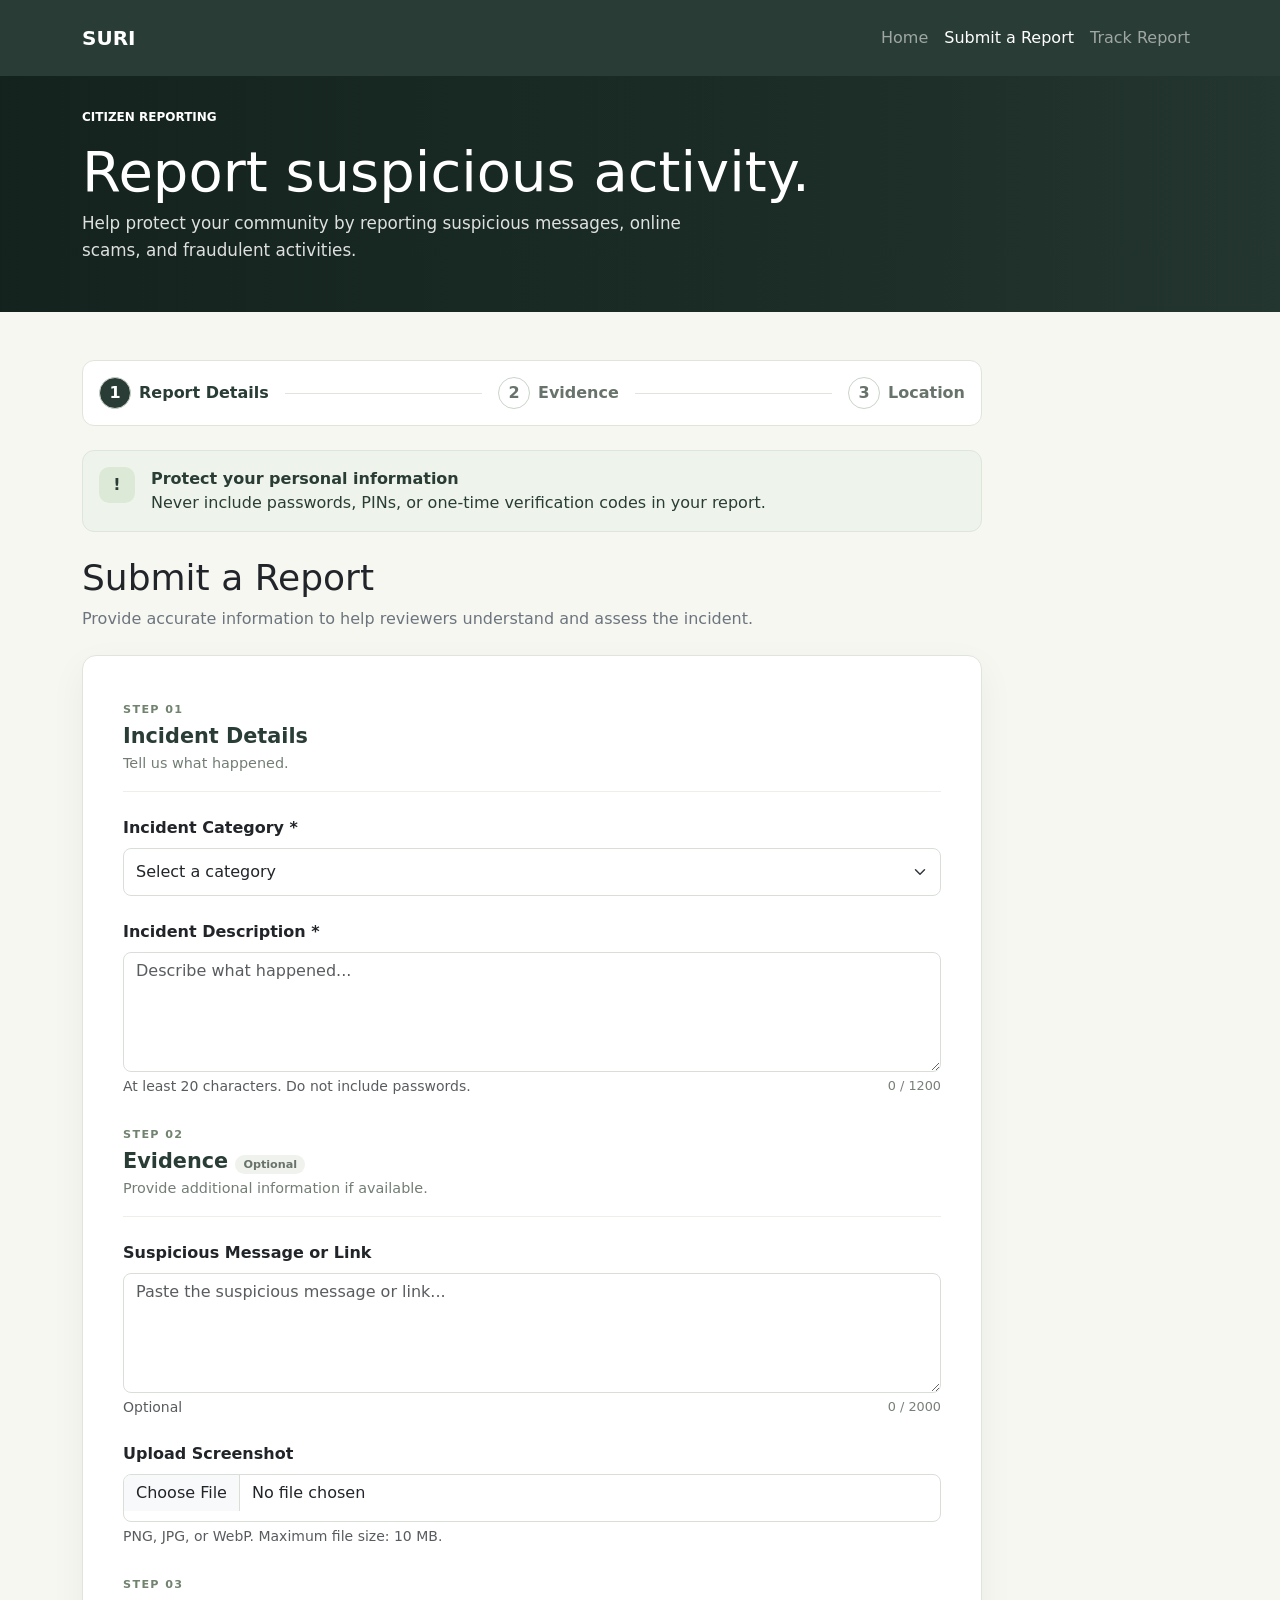
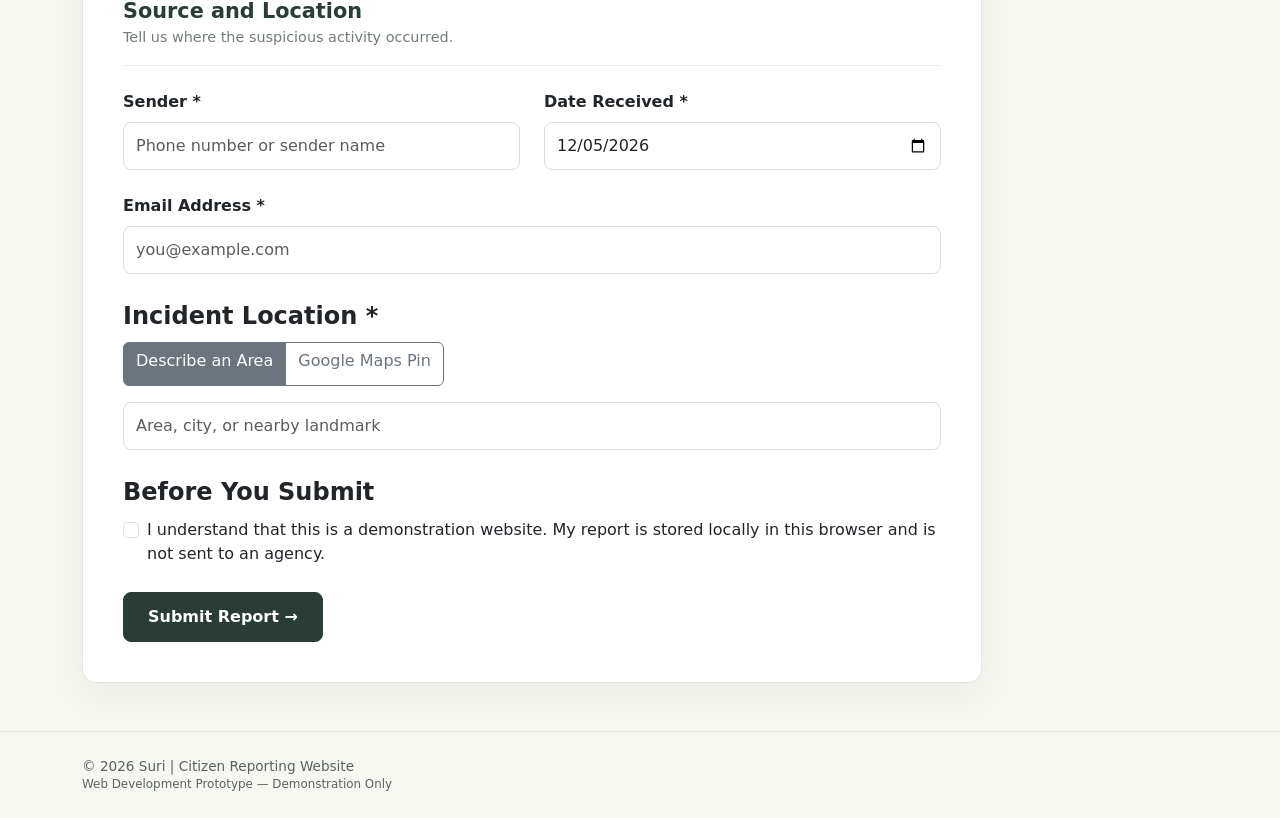
==== Citizen Reporting Website/report.html @ ac84c3ee "Add Suri Citizen Reporting Website" ====
<!DOCTYPE html>
<html lang="en">
<head>
    <meta charset="UTF-8">
    <meta name="viewport" content="width=device-width, initial-scale=1.0">

    <title>Submit a Report | Suri</title>

    <link rel="stylesheet"
          href="https://cdn.jsdelivr.net/npm/bootstrap@5.3.3/dist/css/bootstrap.min.css">

    <link rel="stylesheet" href="styles/menu.css">
    <link rel="stylesheet" href="styles/footer.css">
    <link rel="stylesheet" href="styles/report.css">
</head>

<body>

    <!-- Navigation -->
    <nav class="navbar navbar-expand-lg navbar-dark sticky-top"
         style="background-color: #293c35;">

        <div class="container">

            <a class="navbar-brand fw-bold" href="index.html">
                SURI
            </a>

            <button class="navbar-toggler"
                    type="button"
                    data-bs-toggle="collapse"
                    data-bs-target="#navbarMenu"
                    aria-controls="navbarMenu"
                    aria-expanded="false"
                    aria-label="Toggle navigation">

                <span class="navbar-toggler-icon"></span>

            </button>

            <div class="collapse navbar-collapse" id="navbarMenu">

                <ul class="navbar-nav ms-auto">

                    <li class="nav-item">
                        <a class="nav-link" href="index.html">Home</a>
                    </li>

                    <li class="nav-item">
                        <a class="nav-link active" href="report.html">
                            Submit a Report
                        </a>
                    </li>

                    <li class="nav-item">
                        <a class="nav-link" href="track.html">
                            Track Report
                        </a>
                    </li>

                </ul>

            </div>
        </div>
    </nav>


    <!-- Hero Section -->
    <section class="report-hero">

        <div class="container">

            <p class="report-eyebrow text-uppercase fw-bold">
                Citizen Reporting
            </p>

            <h1 class="report-hero-title">
                Report suspicious activity.
            </h1>

            <p class="report-hero-copy">
                Help protect your community by reporting suspicious
                messages, online scams, and fraudulent activities.
            </p>

        </div>

    </section>


    <!-- Report Form -->
    <main class="report-form-section py-5">

        <div class="container">

            <!-- Workflow -->
            <div class="report-workflow">

                <div class="workflow-step is-current">
                    <span class="workflow-number">1</span>
                    <strong>Report Details</strong>
                </div>

                <div class="workflow-connector"></div>

                <div class="workflow-step">
                    <span class="workflow-number">2</span>
                    <strong>Evidence</strong>
                </div>

                <div class="workflow-connector"></div>

                <div class="workflow-step">
                    <span class="workflow-number">3</span>
                    <strong>Location</strong>
                </div>

            </div>


            <!-- Safety Reminder -->
            <div class="report-safety-note mb-4">

                <div class="safety-icon">!</div>

                <div>
                    <strong>Protect your personal information</strong>

                    <p class="mb-0">
                        Never include passwords, PINs, or one-time
                        verification codes in your report.
                    </p>
                </div>

            </div>


            <!-- Form Introduction -->
            <div class="report-form-intro mb-4">

                <h2 class="report-form-title">
                    Submit a Report
                </h2>

                <p class="text-secondary">
                    Provide accurate information to help reviewers
                    understand and assess the incident.
                </p>

            </div>


            <form id="report-form"
                  class="report-form bg-white"
                  novalidate>

                <div class="row g-4">


                    <!-- STEP 1 -->
                    <div class="col-12">

                        <div class="form-section-heading">

                            <span class="section-kicker">STEP 01</span>

                            <h3>Incident Details</h3>

                            <p>
                                Tell us what happened.
                            </p>

                        </div>

                    </div>


                    <!-- Category -->
                    <div class="col-12">

                        <label class="form-label" for="category">
                            Incident Category *
                        </label>

                        <select class="form-select"
                                id="category"
                                name="category"
                                required>

                            <option value="">Select a category</option>

                            <option value="SMS Scam">
                                SMS Scam
                            </option>

                            <option value="Online Shopping Scam">
                                Online Shopping Scam
                            </option>

                            <option value="Phishing">
                                Phishing
                            </option>

                            <option value="Investment Scam">
                                Investment Scam
                            </option>

                            <option value="Fraudulent Call">
                                Fraudulent Call
                            </option>

                            <option value="Other">
                                Other / Unsure
                            </option>

                        </select>

                        <div class="invalid-feedback">
                            Please select an incident category.
                        </div>

                    </div>


                    <!-- Description -->
                    <div class="col-12">

                        <label class="form-label"
                               for="incident-description">

                            Incident Description *

                        </label>

                        <textarea class="form-control"
                                  id="incident-description"
                                  name="description"
                                  rows="4"
                                  minlength="20"
                                  maxlength="1200"
                                  placeholder="Describe what happened..."
                                  required></textarea>

                        <div class="d-flex justify-content-between gap-2 form-text">

                            <span>
                                At least 20 characters. Do not include passwords.
                            </span>

                            <span class="character-count"
                                  data-count-for="incident-description"
                                  aria-live="polite">
                                0 / 1200
                            </span>

                        </div>

                        <div class="invalid-feedback">
                            Please provide a description of at least 20 characters.
                        </div>

                    </div>


                    <!-- STEP 2 -->
                    <div class="col-12">

                        <div class="form-section-heading compact">

                            <span class="section-kicker">STEP 02</span>

                            <h3>
                                Evidence
                                <span class="optional-tag">Optional</span>
                            </h3>

                            <p>
                                Provide additional information if available.
                            </p>

                        </div>

                    </div>


                    <!-- Suspicious Message -->
                    <div class="col-12">

                        <label class="form-label"
                               for="suspicious-text">

                            Suspicious Message or Link

                        </label>

                        <textarea class="form-control"
                                  id="suspicious-text"
                                  name="suspicious-text"
                                  rows="3"
                                  maxlength="2000"
                                  placeholder="Paste the suspicious message or link..."></textarea>

                        <div class="d-flex justify-content-between gap-2 form-text">

                            <span>
                                Optional
                            </span>

                            <span class="character-count"
                                  data-count-for="suspicious-text"
                                  aria-live="polite">
                                0 / 2000
                            </span>

                        </div>

                    </div>


                    <!-- Screenshot -->
                    <div class="col-12">

                        <label class="form-label"
                               for="report-screenshot">

                            Upload Screenshot

                        </label>

                        <input class="form-control"
                               type="file"
                               id="report-screenshot"
                               name="screenshot"
                               accept="image/png,image/jpeg,image/webp">

                        <div class="form-text">
                            PNG, JPG, or WebP. Maximum file size: 10 MB.
                        </div>

                        <div class="invalid-feedback">
                            Please select a supported image under 10 MB.
                        </div>

                    </div>


                    <!-- STEP 3 -->
                    <div class="col-12">

                        <div class="form-section-heading compact">

                            <span class="section-kicker">STEP 03</span>

                            <h3>Source and Location</h3>

                            <p>
                                Tell us where the suspicious activity occurred.
                            </p>

                        </div>

                    </div>


                    <!-- Sender -->
                    <div class="col-md-6">

                        <label class="form-label" for="sender">
                            Sender *
                        </label>

                        <input class="form-control"
                               type="text"
                               id="sender"
                               name="sender"
                               placeholder="Phone number or sender name"
                               required>

                        <div class="invalid-feedback">
                            Please provide the sender's information.
                        </div>

                    </div>


                    <!-- Date -->
                    <div class="col-md-6">

                        <label class="form-label" for="date-received">
                            Date Received *
                        </label>

                        <input class="form-control"
                               type="date"
                               id="date-received"
                               name="date-received"
                               required>

                        <div class="invalid-feedback">
                            Please select a valid date.
                        </div>

                    </div>


                    <!-- Email -->
                    <div class="col-12">

                        <label class="form-label" for="email-address">
                            Email Address *
                        </label>

                        <input class="form-control"
                               type="email"
                               id="email-address"
                               name="email"
                               placeholder="you@example.com"
                               required>

                        <div class="invalid-feedback">
                            Please provide a valid email address.
                        </div>

                    </div>


                    <!-- Location -->
                    <div class="col-12">

                        <fieldset class="location-fieldset">

                            <legend class="form-label">
                                Incident Location *
                            </legend>

                            <div class="btn-group location-mode mb-3"
                                 role="group">

                                <input class="btn-check"
                                       type="radio"
                                       id="location-mode-text"
                                       name="location-mode"
                                       value="text"
                                       checked>

                                <label class="btn btn-outline-secondary"
                                       for="location-mode-text">

                                    Describe an Area

                                </label>


                                <input class="btn-check"
                                       type="radio"
                                       id="location-mode-map"
                                       name="location-mode"
                                       value="map">

                                <label class="btn btn-outline-secondary"
                                       for="location-mode-map">

                                    Google Maps Pin

                                </label>

                            </div>


                            <!-- Text Location -->
                            <div id="location-text-panel">

                                <label class="visually-hidden"
                                       for="location-text">

                                    Area or City

                                </label>

                                <input class="form-control"
                                       type="text"
                                       id="location-text"
                                       name="location-text"
                                       placeholder="Area, city, or nearby landmark"
                                       required>

                                <div class="invalid-feedback">
                                    Please enter an approximate location.
                                </div>

                            </div>


                            <!-- Map Location -->
                            <div id="location-map-panel" hidden>

                                <p class="form-text">
                                    Paste a Google Maps link or coordinates.
                                </p>

                                <a class="btn btn-outline-secondary btn-sm mb-3"
                                   href="https://www.google.com/maps"
                                   target="_blank"
                                   rel="noopener noreferrer">

                                    Open Google Maps ↗

                                </a>

                                <input class="form-control"
                                       type="text"
                                       id="location-map"
                                       name="location-map"
                                       placeholder="14.5995, 120.9842"
                                       disabled>

                                <div class="invalid-feedback">
                                    Enter a valid Google Maps link or coordinates.
                                </div>

                            </div>

                        </fieldset>

                    </div>


                    <!-- Consent -->
                    <div class="col-12">

                        <fieldset class="privacy-agreement">

                            <legend class="form-label">
                                Before You Submit
                            </legend>

                            <div class="form-check">

                                <input class="form-check-input"
                                       type="checkbox"
                                       id="privacy-consent"
                                       name="privacy-consent"
                                       required>

                                <label class="form-check-label"
                                       for="privacy-consent">

                                    I understand that this is a demonstration
                                    website. My report is stored locally in
                                    this browser and is not sent to an agency.

                                </label>

                                <div class="invalid-feedback">
                                    Please acknowledge the demonstration notice.
                                </div>

                            </div>

                        </fieldset>

                    </div>


                    <!-- Submit -->
                    <div class="col-12">

                        <button class="btn btn-primary report-submit"
                                type="submit">

                            Submit Report →

                        </button>

                        <p class="report-form-status small mt-3"
                           id="report-form-status"
                           role="status"
                           aria-live="polite"
                           hidden></p>

                    </div>

                </div>

            </form>

        </div>

    </main>


    <!-- Footer -->
    <footer class="site-footer py-4">

        <div class="container">

            <p class="mb-0">
                © 2026 Suri | Citizen Reporting Website
            </p>

            <p class="small mb-0">
                Web Development Prototype — Demonstration Only
            </p>

        </div>

    </footer>


    <!-- JavaScript -->
    <script src="https://cdn.jsdelivr.net/npm/bootstrap@5.3.3/dist/js/bootstrap.bundle.min.js"></script>

    <script src="scripts/menu.js"></script>
    <script src="scripts/report.js"></script>

</body>
</html>
---- Citizen Reporting Website/styles/menu.css ----
/* Custom navbar details complement Bootstrap's responsive navigation classes. */
.navbar {
  min-height: 76px;
}

.brand-mark {
  display: grid;
  width: 34px;
  aspect-ratio: 1;
  place-items: center;
  border-radius: 50%;
  background: var(--green);
  font: 700 23px/1 var(--display-font);
}

.brand-name {
  font-family: var(--display-font);
}

.brand-period {
  color: var(--coral);
}

@media (max-width: 767.98px) {
  .navbar {
    min-height: 68px;
  }
}
---- Citizen Reporting Website/styles/footer.css ----
.site-footer {
  border-top: 1px solid #e3e7df;
  background: #f7f7f2;
  color: #59635e;
  font-size: 0.85rem;
}

.footer-copyright {
  color: var(--ink);
  font-weight: 600;
}
---- Citizen Reporting Website/styles/report.css ----
/* The short report heading sits above the form as its own viewport-height section. */
.report-hero {
  position: relative;
  min-height: 25svh;
  isolation: isolate;
  padding-block: 2rem;
  background-color: #293c35;
  background-image: var(--hero-image);
  background-position: center 48%;
  background-size: cover;
  color: #fff;
}

.report-hero::before {
  position: absolute;
  z-index: -1;
  inset: 0;
  background: linear-gradient(90deg, rgb(15 29 25 / 82%), rgb(15 29 25 / 56%) 55%, rgb(15 29 25 / 20%));
  content: "";
}

.report-eyebrow {
  color: var(--green);
  font-size: 0.75rem;
}

.report-hero-title,
.report-form-title {
  color: var(--ink);
  font-family: var(--display-font);
}

.report-hero-title {
  color: #fff;
  font-size: clamp(2rem, 4.5vw, 3.5rem);
  line-height: 1.08;
}

.report-hero-copy {
  max-width: 620px;
  color: rgb(255 255 255 / 86%);
  font-size: 1.05rem;
  line-height: 1.6;
}

.report-form-intro {
  max-width: 720px;
}

.report-form-title {
  font-size: clamp(1.6rem, 3vw, 2.25rem);
}

.report-form {
  max-width: 900px;
  padding: clamp(1.25rem, 4vw, 2.5rem);
  border: 1px solid #e0e5dc;
  border-radius: 4px;
}

.report-form .form-label,
.location-fieldset legend,
.privacy-agreement legend {
  color: var(--ink);
  font-weight: 600;
}

.report-form .form-control,
.report-form .form-select {
  min-height: 48px;
}

.report-form textarea.form-control {
  min-height: 120px;
}

.location-mode .btn {
  min-height: 44px;
}

.report-submit {
  min-height: 48px;
  padding-inline: 1.25rem;
}

.report-form-status {
  color: #314128;
}

@media (max-width: 575.98px) {
  .location-mode {
    display: flex;
    width: 100%;
  }

  .location-mode .btn {
    flex: 1;
    padding-inline: 0.5rem;
    font-size: 0.9rem;
  }
}

/* Report page background */
.report-form-section {
  background: #f7f7f2;
}

/* Workflow steps */
.report-workflow {
  display: flex;
  align-items: center;
  gap: 1rem;
  max-width: 900px;
  margin-bottom: 1.5rem;
  padding: 1rem;
  border: 1px solid #e0e5dc;
  border-radius: 12px;
  background: white;
}

.workflow-step {
  display: flex;
  align-items: center;
  gap: 0.5rem;
  color: #68736c;
}

.workflow-step.is-current {
  color: #293c35;
}

.workflow-number {
  display: grid;
  place-items: center;
  width: 32px;
  height: 32px;
  border: 1px solid #cbd4ca;
  border-radius: 50%;
  font-weight: bold;
}

.is-current .workflow-number {
  color: white;
  background: #293c35;
}

/* Workflow connector */
.workflow-connector {
  height: 1px;
  flex: 1;
  background: #dfe5dc;
}

/* Safety reminder */
.report-safety-note {
  display: flex;
  gap: 1rem;
  max-width: 900px;
  padding: 1rem;
  border: 1px solid #dce6d9;
  border-radius: 12px;
  background: #eef4eb;
  color: #293c35;
}

.safety-icon {
  display: grid;
  place-items: center;
  flex: 0 0 36px;
  width: 36px;
  height: 36px;
  border-radius: 10px;
  background: #dce9d6;
  font-weight: bold;
}

/* Form container */
.report-form {
  max-width: 900px;
  padding: clamp(1.25rem, 4vw, 2.5rem);
  border: 1px solid #e0e5dc;
  border-radius: 14px;
  background: white;
  box-shadow: 0 12px 36px rgb(30 45 35 / 5%);
}

/* Form section headings */
.form-section-heading {
  padding-bottom: 1rem;
  border-bottom: 1px solid #edf0e9;
}

.form-section-heading h3 {
  margin: 0.25rem 0;
  color: #293c35;
  font-size: 1.3rem;
  font-weight: bold;
}

.form-section-heading p {
  margin: 0;
  color: #737d75;
  font-size: 0.9rem;
}

.section-kicker {
  color: #71836e;
  font-size: 0.7rem;
  font-weight: bold;
  letter-spacing: 0.12em;
}

.optional-tag {
  padding: 0.2rem 0.5rem;
  border-radius: 20px;
  background: #f0f2ed;
  color: #68736c;
  font-size: 0.7rem;
}

/* Input styling */
.report-form .form-control,
.report-form .form-select {
  min-height: 48px;
  border-color: #d9dfd7;
  border-radius: 8px;
}

.report-form textarea.form-control {
  min-height: 120px;
}

.report-form .form-control:focus,
.report-form .form-select:focus {
  border-color: #6f8a70;
  box-shadow: 0 0 0 0.2rem rgb(111 138 112 / 18%);
}

/* Character counter */
.character-count {
  color: #778078;
  font-size: 0.8rem;
  font-variant-numeric: tabular-nums;
}

.character-count.text-warning {
  color: #9a5a13;
  font-weight: bold;
}

/* Submit button */
.report-submit {
  min-height: 48px;
  padding: 0.75rem 1.5rem;
  border-radius: 8px;
  background: #293c35;
  border-color: #293c35;
  font-weight: bold;
}

.report-submit:hover {
  background: #40594c;
  border-color: #40594c;
}

/* Accessibility */
.report-form :focus-visible {
  outline: 3px solid #8ba98a;
  outline-offset: 3px;
}

/* Mobile responsive */
@media (max-width: 767px) {

  .report-workflow {
    gap: 0.5rem;
    padding: 0.75rem;
  }

  .workflow-step {
    gap: 0.4rem;
  }

  .workflow-step strong {
    font-size: 0.75rem;
  }

  .workflow-connector {
    min-width: 6px;
  }

  .workflow-number {
    width: 28px;
    height: 28px;
    font-size: 0.75rem;
  }

}

@media (max-width: 575px) {

  .report-form {
    padding: 1rem;
  }

  .report-workflow {
    align-items: flex-start;
  }

  .workflow-step strong {
    font-size: 0.65rem;
  }

  .workflow-number {
    width: 25px;
    height: 25px;
  }

  .location-mode {
    display: flex;
    width: 100%;
  }

  .location-mode .btn {
    flex: 1;
    font-size: 0.8rem;
  }

  .report-safety-note {
    padding: 0.75rem;
  }

}
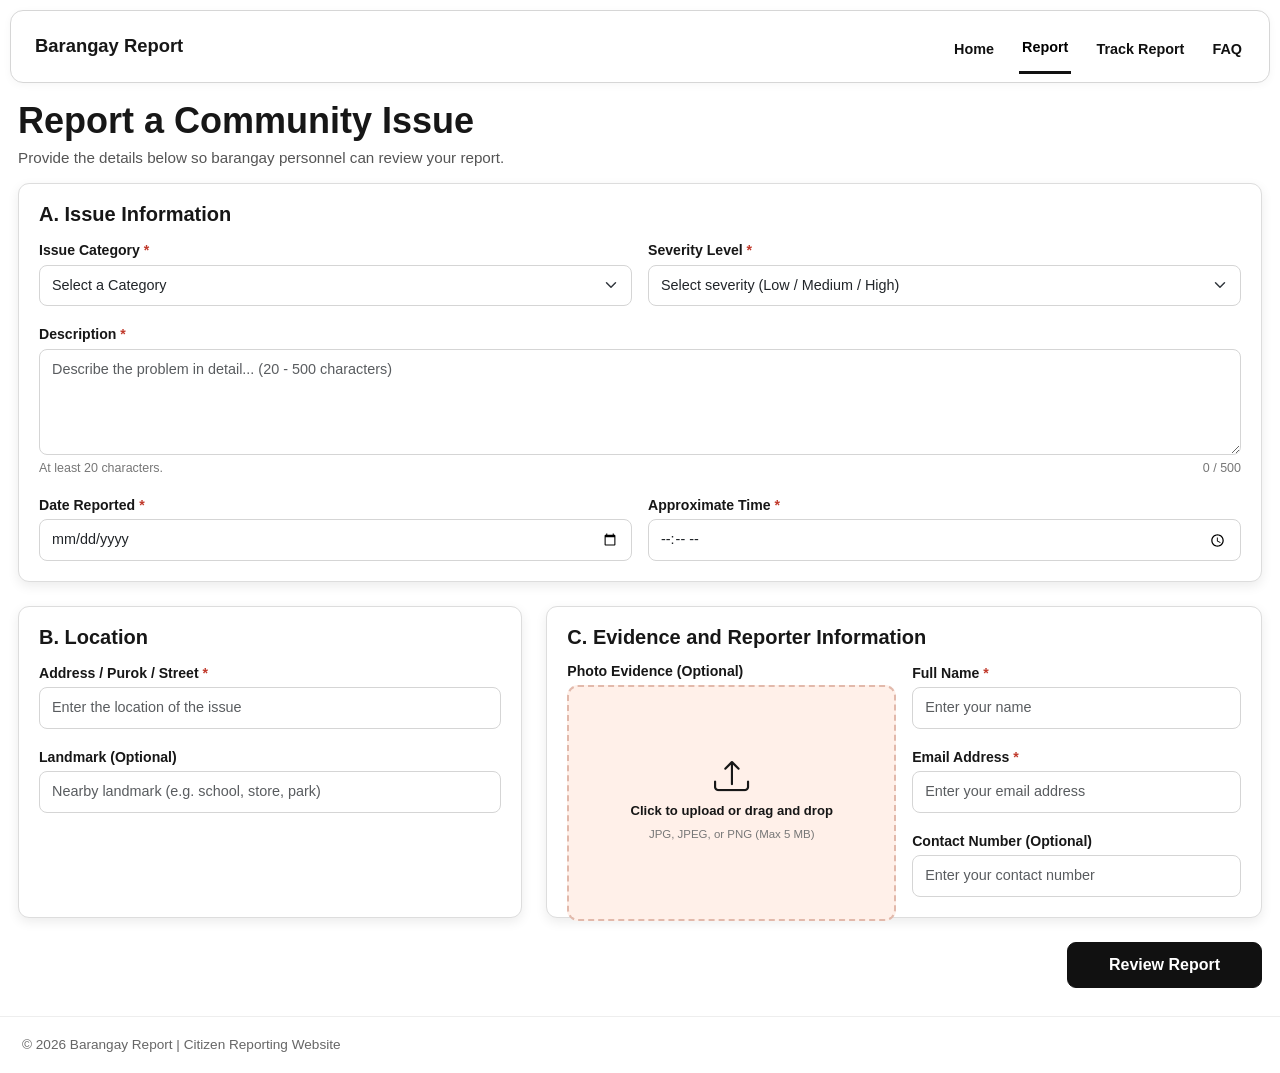
==== commit 8786df89: "made changes" ====
--- a/Citizen Reporting Website/report.html
+++ b/Citizen Reporting Website/report.html
@@ -1,618 +1,586 @@
-
 <!DOCTYPE html>
 <html lang="en">
 <head>
     <meta charset="UTF-8">
     <meta name="viewport" content="width=device-width, initial-scale=1.0">
-
-    <title>Submit a Report | Suri</title>
-
-    <link rel="stylesheet"
-          href="https://cdn.jsdelivr.net/npm/bootstrap@5.3.3/dist/css/bootstrap.min.css">
-
-    <link rel="stylesheet" href="styles/menu.css">
-    <link rel="stylesheet" href="styles/footer.css">
-    <link rel="stylesheet" href="styles/report.css">
+    <title>Barangay Report | Report an Issue</title>
+
+    <link href="https://cdn.jsdelivr.net/npm/bootstrap@5.3.3/dist/css/bootstrap.min.css" rel="stylesheet">
+    <link href="https://cdn.jsdelivr.net/npm/bootstrap-icons@1.11.3/font/bootstrap-icons.min.css" rel="stylesheet">
+
+    <style>
+        :root {
+            --ink: #171717;
+            --muted: #555;
+            --border: #d5d5d5;
+            --soft: #f7f7f7;
+            --peach: #fff0e9;
+        }
+
+        * { box-sizing: border-box; }
+
+        body {
+            margin: 0;
+            font-family: Arial, Helvetica, sans-serif;
+            color: var(--ink);
+            background: #fff;
+            line-height: 1.45;
+        }
+
+        /* Navigation (same as home page) */
+        .site-header {
+            background: #fff;
+            border: 1px solid #d6d6d6;
+            border-radius: 13px;
+            margin: 10px 10px 0;
+            min-height: 58px;
+            box-shadow: 0 2px 8px rgba(0,0,0,.04);
+        }
+        .navbar-brand { font-weight: 700; font-size: 1.15rem; color: var(--ink); }
+        .navbar-brand:hover { color: var(--ink); }
+        .navbar-nav { gap: 22px; }
+        .nav-link {
+            color: #111;
+            font-weight: 600;
+            font-size: .9rem;
+            padding: 18px 3px 13px !important;
+        }
+        .nav-link.active { border-bottom: 3px solid #111; }
+
+        /* Page heading */
+        .page-heading { margin: 18px 10px 0; }
+        .page-title { font-size: clamp(1.65rem, 3vw, 2.25rem); font-weight: 800; line-height: 1.12; margin: 0 0 6px; }
+        .page-subtitle { font-size: .95rem; margin: 0 0 14px; color: var(--muted); }
+
+        /* Form cards */
+        .form-wrap { margin: 0 10px 28px; }
+
+        .form-card {
+            height: 100%;
+            background: #fff;
+            border: 1px solid #ddd;
+            border-radius: 11px;
+            box-shadow: 0 4px 12px rgba(0,0,0,.08);
+            padding: 18px 20px 20px;
+        }
+        .form-card h2 { font-size: 1.25rem; font-weight: 800; margin: 0 0 12px; }
+
+        .form-label { font-weight: 700; font-size: .88rem; margin-bottom: 4px; }
+        .form-control, .form-select {
+            border: 1px solid var(--border);
+            border-radius: 8px;
+            font-size: .9rem;
+            padding: 9px 12px;
+        }
+        .form-control:focus, .form-select:focus {
+            border-color: #111;
+            box-shadow: 0 0 0 .2rem rgba(17,17,17,.12);
+        }
+        .form-text { font-size: .78rem; color: #777; }
+        .req { color: #c0392b; }
+
+        /* Photo upload */
+        .dropzone {
+            display: flex;
+            flex-direction: column;
+            align-items: center;
+            justify-content: center;
+            text-align: center;
+            gap: 6px;
+            min-height: 175px;
+            height: 100%;
+            padding: 14px 10px;
+            border: 2px dashed #e2b9ab;
+            border-radius: 11px;
+            background: var(--peach);
+            cursor: pointer;
+            font-size: .82rem;
+            font-weight: 700;
+            transition: background .15s ease, border-color .15s ease;
+        }
+        .dropzone:hover, .dropzone:focus-visible, .dropzone.is-dragover {
+            background: #ffe3d6;
+            border-color: #111;
+            outline: none;
+        }
+        .dropzone i { font-size: 2.2rem; line-height: 1; }
+        .dropzone small { color: #777; font-weight: 400; }
+        .dropzone.is-invalid { border-color: #dc3545; }
+        .photo-preview {
+            display: none;
+            max-width: 100%;
+            max-height: 110px;
+            border-radius: 8px;
+            object-fit: cover;
+        }
+        .photo-name { font-weight: 400; color: #444; word-break: break-all; }
+
+        /* Buttons */
+        .btn-report {
+            background: #111;
+            color: #fff;
+            border: 1px solid #111;
+            border-radius: 9px;
+            padding: 10px 27px;
+            font-weight: 700;
+            min-width: 195px;
+        }
+        .btn-report:hover, .btn-report:focus { background: #333; color: #fff; }
+
+        .btn-outline-dark-custom {
+            background: #fff;
+            color: #111;
+            border: 1px solid #111;
+            border-radius: 9px;
+            padding: 10px 22px;
+            font-weight: 700;
+        }
+        .btn-outline-dark-custom:hover { background: #f1f1f1; color: #111; }
+
+        /* Review modal */
+        .modal-content { border-radius: 13px; border: 1px solid #ddd; }
+        .modal-title { font-weight: 800; font-size: 1.25rem; }
+        .review-list { margin: 0; }
+        .review-list dt { font-size: .82rem; font-weight: 700; color: var(--muted); }
+        .review-list dd { margin: 0 0 10px; font-size: .92rem; word-break: break-word; white-space: pre-line; }
+
+        /* Success card */
+        .success-card {
+            background: var(--peach);
+            border: 1px solid #ead4ca;
+            border-radius: 11px;
+            padding: 18px 20px;
+        }
+        .success-card h2 { font-size: 1.25rem; font-weight: 800; margin-bottom: 6px; }
+        .ref-number { font-size: 1.5rem; font-weight: 800; letter-spacing: .5px; }
+
+        footer {
+            padding: 18px 10px;
+            border-top: 1px solid #eee;
+            color: #666;
+            font-size: .85rem;
+        }
+
+        @media (max-width: 767.98px) {
+            .site-header { margin: 8px 8px 0; }
+            .navbar { padding: 9px 12px; }
+            .navbar-brand { font-size: 1.1rem; }
+            .navbar-toggler { border: 0; padding: 2px; }
+            .navbar-toggler:focus { box-shadow: none; }
+            .page-heading { margin: 14px 8px 0; }
+            .page-title { font-size: 1.45rem; }
+            .page-subtitle { font-size: .88rem; margin-bottom: 10px; }
+            .form-wrap { margin: 0 8px 20px; }
+            .form-card { padding: 12px 12px 14px; }
+            .form-card h2 { font-size: 1.05rem; margin-bottom: 8px; }
+            .btn-report { width: 100%; padding: 9px 12px; }
+            footer { padding: 14px 8px; }
+        }
+    </style>
 </head>
 
 <body>
-
     <!-- Navigation -->
-    <nav class="navbar navbar-expand-lg navbar-dark sticky-top"
-         style="background-color: #293c35;">
-
-        <div class="container">
-
-            <a class="navbar-brand fw-bold" href="index.html">
-                SURI
-            </a>
-
-            <button class="navbar-toggler"
-                    type="button"
-                    data-bs-toggle="collapse"
-                    data-bs-target="#navbarMenu"
-                    aria-controls="navbarMenu"
-                    aria-expanded="false"
-                    aria-label="Toggle navigation">
-
-                <span class="navbar-toggler-icon"></span>
-
+    <nav class="navbar navbar-expand-lg site-header sticky-top">
+        <div class="container-fluid px-3 px-md-4">
+            <a class="navbar-brand" href="index.html">Barangay Report</a>
+
+            <button class="navbar-toggler" type="button" data-bs-toggle="collapse"
+                    data-bs-target="#navbarMenu" aria-controls="navbarMenu"
+                    aria-expanded="false" aria-label="Toggle navigation">
+                <i class="bi bi-list fs-2"></i>
             </button>
 
             <div class="collapse navbar-collapse" id="navbarMenu">
-
-                <ul class="navbar-nav ms-auto">
-
-                    <li class="nav-item">
-                        <a class="nav-link" href="index.html">Home</a>
-                    </li>
-
-                    <li class="nav-item">
-                        <a class="nav-link active" href="report.html">
-                            Submit a Report
-                        </a>
-                    </li>
-
-                    <li class="nav-item">
-                        <a class="nav-link" href="track.html">
-                            Track Report
-                        </a>
-                    </li>
-
+                <ul class="navbar-nav ms-auto align-items-lg-center">
+                    <li class="nav-item"><a class="nav-link" href="index.html">Home</a></li>
+                    <li class="nav-item"><a class="nav-link active" href="report.html" aria-current="page">Report</a></li>
+                    <li class="nav-item"><a class="nav-link" href="track.html">Track Report</a></li>
+                    <li class="nav-item"><a class="nav-link" href="faq.html">FAQ</a></li>
                 </ul>
-
             </div>
         </div>
     </nav>
 
-
-    <!-- Hero Section -->
-    <section class="report-hero">
-
-        <div class="container">
-
-            <p class="report-eyebrow text-uppercase fw-bold">
-                Citizen Reporting
-            </p>
-
-            <h1 class="report-hero-title">
-                Report suspicious activity.
-            </h1>
-
-            <p class="report-hero-copy">
-                Help protect your community by reporting suspicious
-                messages, online scams, and fraudulent activities.
-            </p>
-
+    <!-- Heading -->
+    <section class="page-heading">
+        <div class="container-fluid px-0 px-md-2">
+            <h1 class="page-title">Report a Community Issue</h1>
+            <p class="page-subtitle">Provide the details below so barangay personnel can review your report.</p>
         </div>
-
     </section>
 
+    <!-- Success message (shown after submitting) -->
+    <section class="form-wrap" id="success-section" hidden>
+        <div class="container-fluid px-0 px-md-2">
+            <div class="success-card" role="status" aria-live="polite">
+                <h2><i class="bi bi-check-circle-fill me-2"></i>Report submitted</h2>
+                <p class="mb-2">Save your reference number to check the status of your report.</p>
+                <p class="ref-number mb-3" id="success-ref"></p>
+                <a href="track.html" class="btn btn-report">Track Report</a>
+                <a href="report.html" class="btn btn-outline-dark-custom ms-md-2 mt-2 mt-md-0">Submit another report</a>
+            </div>
+        </div>
+    </section>
 
     <!-- Report Form -->
-    <main class="report-form-section py-5">
-
-        <div class="container">
-
-            <!-- Workflow -->
-            <div class="report-workflow">
-
-                <div class="workflow-step is-current">
-                    <span class="workflow-number">1</span>
-                    <strong>Report Details</strong>
+    <main class="form-wrap" id="form-section">
+        <div class="container-fluid px-0 px-md-2">
+            <form id="report-form" novalidate>
+                <div class="row g-3 g-md-4">
+
+                    <!-- A. Issue Information -->
+                    <div class="col-12">
+                        <div class="form-card">
+                            <h2>A. Issue Information</h2>
+                            <div class="row g-3">
+                                <div class="col-12 col-md-6">
+                                    <label class="form-label" for="category">Issue Category <span class="req">*</span></label>
+                                    <select class="form-select" id="category" name="category" required>
+                                        <option value="">Select a Category</option>
+                                        <option>Excessive Late-night Noise</option>
+                                        <option>Illegal Parking</option>
+                                        <option>Water Supply Interruption</option>
+                                        <option>Mosquito Breeding Site</option>
+                                        <option>Other</option>
+                                    </select>
+                                    <div class="invalid-feedback">Please select an issue category.</div>
+                                </div>
+
+                                <div class="col-12 col-md-6">
+                                    <label class="form-label" for="severity">Severity Level <span class="req">*</span></label>
+                                    <select class="form-select" id="severity" name="severity" required>
+                                        <option value="">Select severity (Low / Medium / High)</option>
+                                        <option>Low</option>
+                                        <option>Medium</option>
+                                        <option>High</option>
+                                    </select>
+                                    <div class="invalid-feedback">Please select a severity level.</div>
+                                </div>
+
+                                <div class="col-12">
+                                    <label class="form-label" for="description">Description <span class="req">*</span></label>
+                                    <textarea class="form-control" id="description" name="description" rows="4"
+                                              minlength="20" maxlength="500" required
+                                              placeholder="Describe the problem in detail... (20 - 500 characters)"></textarea>
+                                    <div class="d-flex justify-content-between gap-2 form-text">
+                                        <span>At least 20 characters.</span>
+                                        <span id="description-count" aria-live="polite">0 / 500</span>
+                                    </div>
+                                    <div class="invalid-feedback">Please describe the problem in at least 20 characters.</div>
+                                </div>
+
+                                <div class="col-12 col-md-6">
+                                    <label class="form-label" for="date-reported">Date Reported <span class="req">*</span></label>
+                                    <input class="form-control" type="date" id="date-reported" name="date-reported" required>
+                                    <div class="invalid-feedback">Please select a valid date that is not in the future.</div>
+                                </div>
+
+                                <div class="col-12 col-md-6">
+                                    <label class="form-label" for="incident-time">Approximate Time <span class="req">*</span></label>
+                                    <input class="form-control" type="time" id="incident-time" name="incident-time" required>
+                                    <div class="invalid-feedback">Please enter the approximate time.</div>
+                                </div>
+                            </div>
+                        </div>
+                    </div>
+
+                    <!-- B. Location -->
+                    <div class="col-12 col-md-5">
+                        <div class="form-card">
+                            <h2>B. Location</h2>
+                            <div class="mb-3">
+                                <label class="form-label" for="address">Address / Purok / Street <span class="req">*</span></label>
+                                <input class="form-control" type="text" id="address" name="address" required
+                                       placeholder="Enter the location of the issue">
+                                <div class="invalid-feedback">Please enter the location of the issue.</div>
+                            </div>
+                            <div>
+                                <label class="form-label" for="landmark">Landmark (Optional)</label>
+                                <input class="form-control" type="text" id="landmark" name="landmark"
+                                       placeholder="Nearby landmark (e.g. school, store, park)">
+                            </div>
+                        </div>
+                    </div>
+
+                    <!-- C. Evidence and Reporter Information -->
+                    <div class="col-12 col-md-7">
+                        <div class="form-card">
+                            <h2>C. Evidence and Reporter Information</h2>
+                            <div class="row g-3">
+                                <div class="col-12 col-md-6">
+                                    <span class="form-label d-block" id="photo-label">Photo Evidence (Optional)</span>
+                                    <input class="visually-hidden" type="file" id="photo" name="photo"
+                                           accept="image/png,image/jpeg">
+                                    <div class="dropzone" id="dropzone" role="button" tabindex="0"
+                                         aria-labelledby="photo-label">
+                                        <img class="photo-preview" id="photo-preview" alt="Selected photo preview">
+                                        <i class="bi bi-upload" id="dropzone-icon"></i>
+                                        <span id="dropzone-text">Click to upload or drag and drop</span>
+                                        <small id="dropzone-hint">JPG, JPEG, or PNG (Max 5 MB)</small>
+                                        <span class="photo-name" id="photo-name"></span>
+                                    </div>
+                                    <div class="text-danger small mt-1" id="photo-error" hidden></div>
+                                </div>
+
+                                <div class="col-12 col-md-6">
+                                    <div class="mb-3">
+                                        <label class="form-label" for="full-name">Full Name <span class="req">*</span></label>
+                                        <input class="form-control" type="text" id="full-name" name="full-name" required
+                                               autocomplete="name" placeholder="Enter your name">
+                                        <div class="invalid-feedback">Please enter your full name.</div>
+                                    </div>
+                                    <div class="mb-3">
+                                        <label class="form-label" for="email">Email Address <span class="req">*</span></label>
+                                        <input class="form-control" type="email" id="email" name="email" required
+                                               autocomplete="email" placeholder="Enter your email address">
+                                        <div class="invalid-feedback">Please enter a valid email address.</div>
+                                    </div>
+                                    <div>
+                                        <label class="form-label" for="contact">Contact Number (Optional)</label>
+                                        <input class="form-control" type="tel" id="contact" name="contact"
+                                               autocomplete="tel" inputmode="tel"
+                                               pattern="^(09|\+639)\d{9}$"
+                                               placeholder="Enter your contact number">
+                                        <div class="invalid-feedback">Use a valid mobile number, e.g. 09171234567.</div>
+                                    </div>
+                                </div>
+                            </div>
+                        </div>
+                    </div>
+
+                    <!-- Submit -->
+                    <div class="col-12 text-md-end">
+                        <button class="btn btn-report" type="submit">Review Report</button>
+                    </div>
                 </div>
-
-                <div class="workflow-connector"></div>
-
-                <div class="workflow-step">
-                    <span class="workflow-number">2</span>
-                    <strong>Evidence</strong>
+            </form>
+        </div>
+    </main>
+
+    <!-- Review modal -->
+    <div class="modal fade" id="review-modal" tabindex="-1" aria-labelledby="review-title" aria-hidden="true">
+        <div class="modal-dialog modal-dialog-centered modal-dialog-scrollable">
+            <div class="modal-content">
+                <div class="modal-header">
+                    <h2 class="modal-title" id="review-title">Review your report</h2>
+                    <button type="button" class="btn-close" data-bs-dismiss="modal" aria-label="Close"></button>
                 </div>
-
-                <div class="workflow-connector"></div>
-
-                <div class="workflow-step">
-                    <span class="workflow-number">3</span>
-                    <strong>Location</strong>
+                <div class="modal-body">
+                    <dl class="review-list" id="review-list"></dl>
+                    <p class="form-text mb-0">This is a demonstration website. Your report is stored in this browser only.</p>
                 </div>
-
+                <div class="modal-footer">
+                    <button type="button" class="btn btn-outline-dark-custom" data-bs-dismiss="modal">Edit</button>
+                    <button type="button" class="btn btn-report" id="confirm-submit" style="min-width:0">Submit Report</button>
+                </div>
             </div>
-
-
-            <!-- Safety Reminder -->
-            <div class="report-safety-note mb-4">
-
-                <div class="safety-icon">!</div>
-
-                <div>
-                    <strong>Protect your personal information</strong>
-
-                    <p class="mb-0">
-                        Never include passwords, PINs, or one-time
-                        verification codes in your report.
-                    </p>
-                </div>
-
-            </div>
-
-
-            <!-- Form Introduction -->
-            <div class="report-form-intro mb-4">
-
-                <h2 class="report-form-title">
-                    Submit a Report
-                </h2>
-
-                <p class="text-secondary">
-                    Provide accurate information to help reviewers
-                    understand and assess the incident.
-                </p>
-
-            </div>
-
-
-            <form id="report-form"
-                  class="report-form bg-white"
-                  novalidate>
-
-                <div class="row g-4">
-
-
-                    <!-- STEP 1 -->
-                    <div class="col-12">
-
-                        <div class="form-section-heading">
-
-                            <span class="section-kicker">STEP 01</span>
-
-                            <h3>Incident Details</h3>
-
-                            <p>
-                                Tell us what happened.
-                            </p>
-
-                        </div>
-
-                    </div>
-
-
-                    <!-- Category -->
-                    <div class="col-12">
-
-                        <label class="form-label" for="category">
-                            Incident Category *
-                        </label>
-
-                        <select class="form-select"
-                                id="category"
-                                name="category"
-                                required>
-
-                            <option value="">Select a category</option>
-
-                            <option value="SMS Scam">
-                                SMS Scam
-                            </option>
-
-                            <option value="Online Shopping Scam">
-                                Online Shopping Scam
-                            </option>
-
-                            <option value="Phishing">
-                                Phishing
-                            </option>
-
-                            <option value="Investment Scam">
-                                Investment Scam
-                            </option>
-
-                            <option value="Fraudulent Call">
-                                Fraudulent Call
-                            </option>
-
-                            <option value="Other">
-                                Other / Unsure
-                            </option>
-
-                        </select>
-
-                        <div class="invalid-feedback">
-                            Please select an incident category.
-                        </div>
-
-                    </div>
-
-
-                    <!-- Description -->
-                    <div class="col-12">
-
-                        <label class="form-label"
-                               for="incident-description">
-
-                            Incident Description *
-
-                        </label>
-
-                        <textarea class="form-control"
-                                  id="incident-description"
-                                  name="description"
-                                  rows="4"
-                                  minlength="20"
-                                  maxlength="1200"
-                                  placeholder="Describe what happened..."
-                                  required></textarea>
-
-                        <div class="d-flex justify-content-between gap-2 form-text">
-
-                            <span>
-                                At least 20 characters. Do not include passwords.
-                            </span>
-
-                            <span class="character-count"
-                                  data-count-for="incident-description"
-                                  aria-live="polite">
-                                0 / 1200
-                            </span>
-
-                        </div>
-
-                        <div class="invalid-feedback">
-                            Please provide a description of at least 20 characters.
-                        </div>
-
-                    </div>
-
-
-                    <!-- STEP 2 -->
-                    <div class="col-12">
-
-                        <div class="form-section-heading compact">
-
-                            <span class="section-kicker">STEP 02</span>
-
-                            <h3>
-                                Evidence
-                                <span class="optional-tag">Optional</span>
-                            </h3>
-
-                            <p>
-                                Provide additional information if available.
-                            </p>
-
-                        </div>
-
-                    </div>
-
-
-                    <!-- Suspicious Message -->
-                    <div class="col-12">
-
-                        <label class="form-label"
-                               for="suspicious-text">
-
-                            Suspicious Message or Link
-
-                        </label>
-
-                        <textarea class="form-control"
-                                  id="suspicious-text"
-                                  name="suspicious-text"
-                                  rows="3"
-                                  maxlength="2000"
-                                  placeholder="Paste the suspicious message or link..."></textarea>
-
-                        <div class="d-flex justify-content-between gap-2 form-text">
-
-                            <span>
-                                Optional
-                            </span>
-
-                            <span class="character-count"
-                                  data-count-for="suspicious-text"
-                                  aria-live="polite">
-                                0 / 2000
-                            </span>
-
-                        </div>
-
-                    </div>
-
-
-                    <!-- Screenshot -->
-                    <div class="col-12">
-
-                        <label class="form-label"
-                               for="report-screenshot">
-
-                            Upload Screenshot
-
-                        </label>
-
-                        <input class="form-control"
-                               type="file"
-                               id="report-screenshot"
-                               name="screenshot"
-                               accept="image/png,image/jpeg,image/webp">
-
-                        <div class="form-text">
-                            PNG, JPG, or WebP. Maximum file size: 10 MB.
-                        </div>
-
-                        <div class="invalid-feedback">
-                            Please select a supported image under 10 MB.
-                        </div>
-
-                    </div>
-
-
-                    <!-- STEP 3 -->
-                    <div class="col-12">
-
-                        <div class="form-section-heading compact">
-
-                            <span class="section-kicker">STEP 03</span>
-
-                            <h3>Source and Location</h3>
-
-                            <p>
-                                Tell us where the suspicious activity occurred.
-                            </p>
-
-                        </div>
-
-                    </div>
-
-
-                    <!-- Sender -->
-                    <div class="col-md-6">
-
-                        <label class="form-label" for="sender">
-                            Sender *
-                        </label>
-
-                        <input class="form-control"
-                               type="text"
-                               id="sender"
-                               name="sender"
-                               placeholder="Phone number or sender name"
-                               required>
-
-                        <div class="invalid-feedback">
-                            Please provide the sender's information.
-                        </div>
-
-                    </div>
-
-
-                    <!-- Date -->
-                    <div class="col-md-6">
-
-                        <label class="form-label" for="date-received">
-                            Date Received *
-                        </label>
-
-                        <input class="form-control"
-                               type="date"
-                               id="date-received"
-                               name="date-received"
-                               required>
-
-                        <div class="invalid-feedback">
-                            Please select a valid date.
-                        </div>
-
-                    </div>
-
-
-                    <!-- Email -->
-                    <div class="col-12">
-
-                        <label class="form-label" for="email-address">
-                            Email Address *
-                        </label>
-
-                        <input class="form-control"
-                               type="email"
-                               id="email-address"
-                               name="email"
-                               placeholder="you@example.com"
-                               required>
-
-                        <div class="invalid-feedback">
-                            Please provide a valid email address.
-                        </div>
-
-                    </div>
-
-
-                    <!-- Location -->
-                    <div class="col-12">
-
-                        <fieldset class="location-fieldset">
-
-                            <legend class="form-label">
-                                Incident Location *
-                            </legend>
-
-                            <div class="btn-group location-mode mb-3"
-                                 role="group">
-
-                                <input class="btn-check"
-                                       type="radio"
-                                       id="location-mode-text"
-                                       name="location-mode"
-                                       value="text"
-                                       checked>
-
-                                <label class="btn btn-outline-secondary"
-                                       for="location-mode-text">
-
-                                    Describe an Area
-
-                                </label>
-
-
-                                <input class="btn-check"
-                                       type="radio"
-                                       id="location-mode-map"
-                                       name="location-mode"
-                                       value="map">
-
-                                <label class="btn btn-outline-secondary"
-                                       for="location-mode-map">
-
-                                    Google Maps Pin
-
-                                </label>
-
-                            </div>
-
-
-                            <!-- Text Location -->
-                            <div id="location-text-panel">
-
-                                <label class="visually-hidden"
-                                       for="location-text">
-
-                                    Area or City
-
-                                </label>
-
-                                <input class="form-control"
-                                       type="text"
-                                       id="location-text"
-                                       name="location-text"
-                                       placeholder="Area, city, or nearby landmark"
-                                       required>
-
-                                <div class="invalid-feedback">
-                                    Please enter an approximate location.
-                                </div>
-
-                            </div>
-
-
-                            <!-- Map Location -->
-                            <div id="location-map-panel" hidden>
-
-                                <p class="form-text">
-                                    Paste a Google Maps link or coordinates.
-                                </p>
-
-                                <a class="btn btn-outline-secondary btn-sm mb-3"
-                                   href="https://www.google.com/maps"
-                                   target="_blank"
-                                   rel="noopener noreferrer">
-
-                                    Open Google Maps ↗
-
-                                </a>
-
-                                <input class="form-control"
-                                       type="text"
-                                       id="location-map"
-                                       name="location-map"
-                                       placeholder="14.5995, 120.9842"
-                                       disabled>
-
-                                <div class="invalid-feedback">
-                                    Enter a valid Google Maps link or coordinates.
-                                </div>
-
-                            </div>
-
-                        </fieldset>
-
-                    </div>
-
-
-                    <!-- Consent -->
-                    <div class="col-12">
-
-                        <fieldset class="privacy-agreement">
-
-                            <legend class="form-label">
-                                Before You Submit
-                            </legend>
-
-                            <div class="form-check">
-
-                                <input class="form-check-input"
-                                       type="checkbox"
-                                       id="privacy-consent"
-                                       name="privacy-consent"
-                                       required>
-
-                                <label class="form-check-label"
-                                       for="privacy-consent">
-
-                                    I understand that this is a demonstration
-                                    website. My report is stored locally in
-                                    this browser and is not sent to an agency.
-
-                                </label>
-
-                                <div class="invalid-feedback">
-                                    Please acknowledge the demonstration notice.
-                                </div>
-
-                            </div>
-
-                        </fieldset>
-
-                    </div>
-
-
-                    <!-- Submit -->
-                    <div class="col-12">
-
-                        <button class="btn btn-primary report-submit"
-                                type="submit">
-
-                            Submit Report →
-
-                        </button>
-
-                        <p class="report-form-status small mt-3"
-                           id="report-form-status"
-                           role="status"
-                           aria-live="polite"
-                           hidden></p>
-
-                    </div>
-
-                </div>
-
-            </form>
-
         </div>
-
-    </main>
-
-
-    <!-- Footer -->
-    <footer class="site-footer py-4">
-
-        <div class="container">
-
-            <p class="mb-0">
-                © 2026 Suri | Citizen Reporting Website
-            </p>
-
-            <p class="small mb-0">
-                Web Development Prototype — Demonstration Only
-            </p>
-
+    </div>
+
+    <footer>
+        <div class="container-fluid">
+            <p class="mb-0">© 2026 Barangay Report | Citizen Reporting Website</p>
         </div>
-
     </footer>
 
-
-    <!-- JavaScript -->
     <script src="https://cdn.jsdelivr.net/npm/bootstrap@5.3.3/dist/js/bootstrap.bundle.min.js"></script>
-
-    <script src="scripts/menu.js"></script>
-    <script src="scripts/report.js"></script>
-
+    <script>
+        (function () {
+            const form = document.getElementById('report-form');
+            const description = document.getElementById('description');
+            const count = document.getElementById('description-count');
+            const dateInput = document.getElementById('date-reported');
+            const photoInput = document.getElementById('photo');
+            const dropzone = document.getElementById('dropzone');
+            const preview = document.getElementById('photo-preview');
+            const photoName = document.getElementById('photo-name');
+            const photoError = document.getElementById('photo-error');
+            const icon = document.getElementById('dropzone-icon');
+            const reviewList = document.getElementById('review-list');
+            const modalEl = document.getElementById('review-modal');
+            const modal = new bootstrap.Modal(modalEl);
+
+            const MAX_BYTES = 5 * 1024 * 1024;
+            const TYPES = ['image/jpeg', 'image/png'];
+
+            // Today's date as the latest allowed date (local time)
+            const now = new Date();
+            const today = now.getFullYear() + '-' +
+                String(now.getMonth() + 1).padStart(2, '0') + '-' +
+                String(now.getDate()).padStart(2, '0');
+            dateInput.max = today;
+
+            // Character counter
+            function updateCount() { count.textContent = description.value.length + ' / 500'; }
+            description.addEventListener('input', updateCount);
+            updateCount();
+
+            // Photo upload
+            function setPhotoError(msg) {
+                photoError.hidden = !msg;
+                photoError.textContent = msg || '';
+                dropzone.classList.toggle('is-invalid', !!msg);
+            }
+
+            function clearPhoto() {
+                photoInput.value = '';
+                preview.style.display = 'none';
+                preview.removeAttribute('src');
+                icon.style.display = '';
+                photoName.textContent = '';
+            }
+
+            function handleFile(file) {
+                if (!file) { clearPhoto(); setPhotoError(''); return false; }
+                if (!TYPES.includes(file.type)) {
+                    clearPhoto();
+                    setPhotoError('Please choose a JPG, JPEG, or PNG image.');
+                    return false;
+                }
+                if (file.size > MAX_BYTES) {
+                    clearPhoto();
+                    setPhotoError('The image is larger than 5 MB. Please choose a smaller one.');
+                    return false;
+                }
+                setPhotoError('');
+                const url = URL.createObjectURL(file);
+                preview.onload = function () { URL.revokeObjectURL(url); };
+                preview.src = url;
+                preview.style.display = 'block';
+                icon.style.display = 'none';
+                photoName.textContent = file.name;
+                return true;
+            }
+
+            dropzone.addEventListener('click', function () { photoInput.click(); });
+            dropzone.addEventListener('keydown', function (e) {
+                if (e.key === 'Enter' || e.key === ' ') { e.preventDefault(); photoInput.click(); }
+            });
+            photoInput.addEventListener('change', function () { handleFile(photoInput.files[0]); });
+
+            ['dragenter', 'dragover'].forEach(function (evt) {
+                dropzone.addEventListener(evt, function (e) {
+                    e.preventDefault();
+                    dropzone.classList.add('is-dragover');
+                });
+            });
+            ['dragleave', 'drop'].forEach(function (evt) {
+                dropzone.addEventListener(evt, function (e) {
+                    e.preventDefault();
+                    dropzone.classList.remove('is-dragover');
+                });
+            });
+            dropzone.addEventListener('drop', function (e) {
+                const file = e.dataTransfer.files[0];
+                if (!file) return;
+                try {
+                    const dt = new DataTransfer();
+                    dt.items.add(file);
+                    photoInput.files = dt.files;
+                } catch (err) { /* older browsers: validation still runs on the dropped file */ }
+                handleFile(file);
+            });
+
+            // Collect form values
+            function values() {
+                const v = function (id) { return document.getElementById(id).value.trim(); };
+                const file = photoInput.files[0];
+                return {
+                    category: v('category'),
+                    severity: v('severity'),
+                    description: v('description'),
+                    dateReported: v('date-reported'),
+                    time: v('incident-time'),
+                    address: v('address'),
+                    landmark: v('landmark'),
+                    photoName: file ? file.name : '',
+                    fullName: v('full-name'),
+                    email: v('email'),
+                    contact: v('contact')
+                };
+            }
+
+            function formatDate(iso) {
+                const d = new Date(iso + 'T00:00:00');
+                return d.toLocaleDateString('en-US', { year: 'numeric', month: 'long', day: 'numeric' });
+            }
+
+            function formatTime(t) {
+                const parts = t.split(':');
+                const h = parseInt(parts[0], 10);
+                return ((h % 12) || 12) + ':' + parts[1] + ' ' + (h >= 12 ? 'PM' : 'AM');
+            }
+
+            // Review step
+            form.addEventListener('submit', function (e) {
+                e.preventDefault();
+
+                const dateOk = dateInput.value && dateInput.value <= today;
+                dateInput.setCustomValidity(dateOk ? '' : 'Invalid date');
+
+                const photoOk = photoInput.files.length === 0 || handleFile(photoInput.files[0]);
+
+                form.classList.add('was-validated');
+                if (!form.checkValidity() || !photoOk) {
+                    const firstInvalid = form.querySelector(':invalid');
+                    if (firstInvalid) firstInvalid.focus();
+                    return;
+                }
+
+                const d = values();
+                const rows = [
+                    ['Issue Category', d.category],
+                    ['Severity Level', d.severity],
+                    ['Description', d.description],
+                    ['Date and Time', formatDate(d.dateReported) + ', ' + formatTime(d.time)],
+                    ['Address / Purok / Street', d.address],
+                    ['Landmark', d.landmark || 'None'],
+                    ['Photo Evidence', d.photoName || 'None'],
+                    ['Full Name', d.fullName],
+                    ['Email Address', d.email],
+                    ['Contact Number', d.contact || 'None']
+                ];
+                reviewList.textContent = '';
+                rows.forEach(function (r) {
+                    const dt = document.createElement('dt');
+                    const dd = document.createElement('dd');
+                    dt.textContent = r[0];
+                    dd.textContent = r[1];
+                    reviewList.append(dt, dd);
+                });
+                modal.show();
+            });
+
+            dateInput.addEventListener('input', function () { dateInput.setCustomValidity(''); });
+
+            // Confirm and save
+            document.getElementById('confirm-submit').addEventListener('click', function () {
+                const d = values();
+                const year = new Date().getFullYear();
+                let reports = [];
+                try {
+                    reports = JSON.parse(localStorage.getItem('barangayReports') || '[]');
+                    if (!Array.isArray(reports)) reports = [];
+                } catch (err) { reports = []; }
+
+                const ref = 'BR-' + year + '-' + String(reports.length + 123).padStart(5, '0');
+
+                d.reference = ref;
+                d.status = 'Submitted';
+                d.submittedAt = new Date().toISOString();
+                reports.push(d);
+                try {
+                    localStorage.setItem('barangayReports', JSON.stringify(reports));
+                } catch (err) { /* storage unavailable: demo continues without saving */ }
+
+                modal.hide();
+                document.getElementById('success-ref').textContent = ref;
+                document.getElementById('success-section').hidden = false;
+                document.getElementById('form-section').hidden = true;
+                window.scrollTo({ top: 0, behavior: 'smooth' });
+            });
+        })();
+    </script>
 </body>
 </html>
